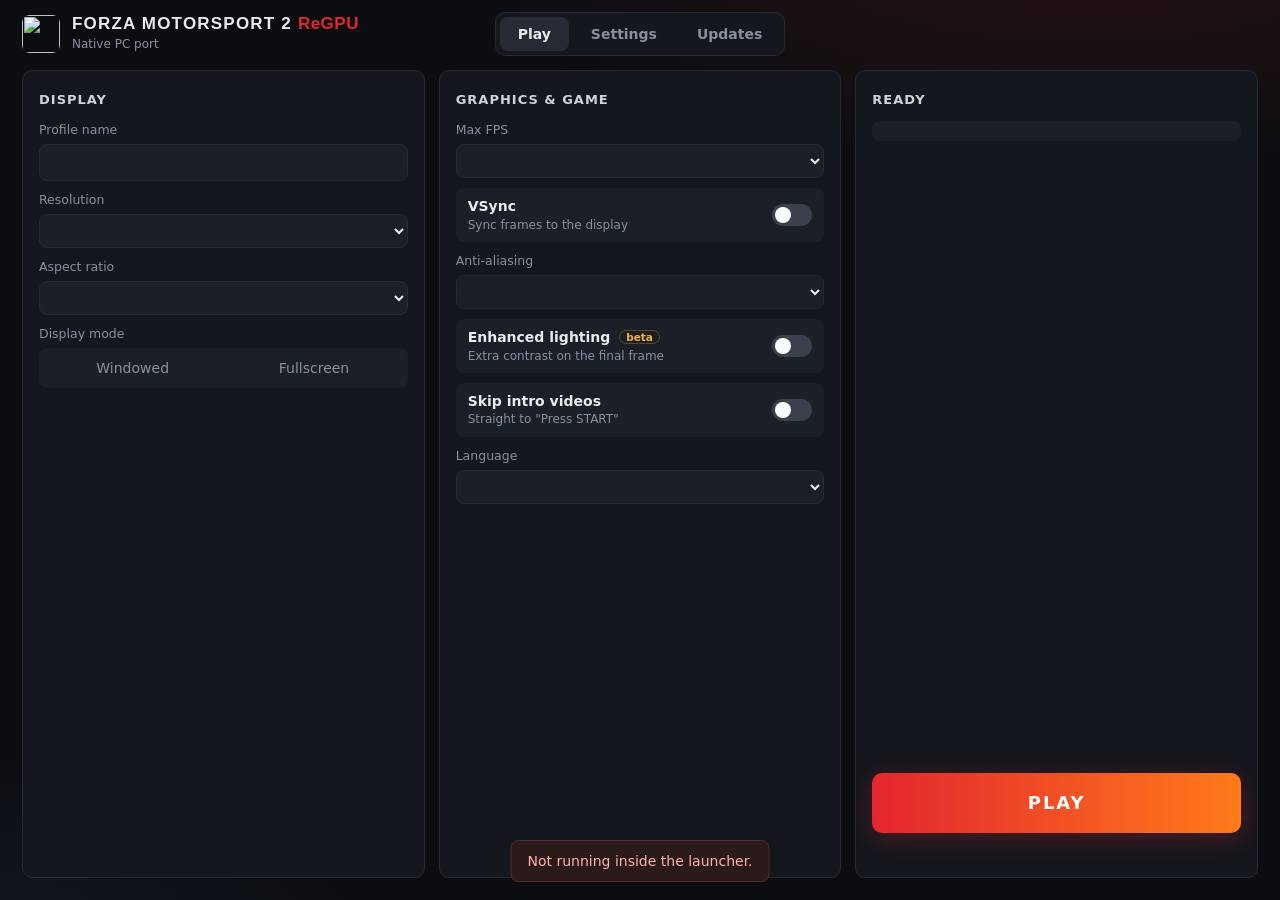
==== launcher/FM2Launcher/wwwroot/index.html @ 852edc18 "New launcher: FM2Launcher.exe (Play, Settings, Updates), installed with the game A .NET 10 WinForms " ====
<!doctype html>
<html lang="en">
<head>
  <meta charset="utf-8">
  <title>Forza Motorsport 2 ReGPU</title>
  <link rel="stylesheet" href="app.css">
</head>
<body>
  <header class="top">
    <div class="brand">
      <img src="icon.png" alt="" class="mark">
      <div>
        <div class="logo">FORZA MOTORSPORT 2 <span>ReGPU</span></div>
        <div class="tag" id="version">Native PC port</div>
      </div>
    </div>
    <nav class="tabs" id="tabs">
      <button data-tab="play" class="on">Play</button>
      <button data-tab="settings">Settings</button>
      <button data-tab="updates">Updates <span class="dot-badge" id="update-badge" hidden></span></button>
    </nav>
    <div class="chips" id="chips"></div>
  </header>

  <!-- PLAY -->
  <main class="page grid3" id="page-play">
    <section class="panel">
      <div class="panel-head"><h2>Display</h2></div>
      <label class="field" data-tip="Your save slot. Each name keeps its own saves, career and garage. Up to 15 characters.">
        <span>Profile name</span>
        <input id="profile" maxlength="15" spellcheck="false">
      </label>
      <label class="field" data-tip="The size the game renders at. Your display's own modes from 1280x720 up.">
        <span>Resolution</span>
        <select id="resolution"></select>
      </label>
      <label class="field" data-tip="Forces a picture shape. Auto follows the resolution. Wider than 16:9 is experimental: the HUD stays in the centre and some objects at the sides can pop in late.">
        <span>Aspect ratio</span>
        <select id="aspect"></select>
      </label>
      <div class="field">
        <span>Display mode</span>
        <div class="segmented" id="display">
          <button data-full="0" data-tip="A normal window you can move and resize.">Windowed</button>
          <button data-full="1" data-tip="Fills the main display without changing its mode. A narrower aspect ratio is centred with black bars.">Fullscreen</button>
        </div>
      </div>
    </section>

    <section class="panel">
      <div class="panel-head"><h2>Graphics &amp; game</h2></div>
      <label class="field" data-tip="The frame-rate cap. The game's physics run at this rate too, so very high caps need a fast CPU. With VSync on, the display's refresh rate also limits it.">
        <span>Max FPS</span>
        <select id="maxFps"></select>
      </label>
      <div class="toggle-row" data-tip="Waits for the display's refresh: no tearing, slightly more input lag.">
        <div><div class="toggle-title">VSync</div><div class="toggle-sub">Sync frames to the display</div></div>
        <button class="switch" id="vsync" role="switch"></button>
      </div>
      <label class="field" data-tip="Smooths jagged edges. Each step costs GPU time: 4x is a good balance on most cards.">
        <span>Anti-aliasing</span>
        <select id="msaa"></select>
      </label>
      <div class="toggle-row" data-tip="An extra local-contrast pass on the final picture. Experimental: it can look too strong on some tracks.">
        <div><div class="toggle-title">Enhanced lighting <span class="badge">beta</span></div><div class="toggle-sub">Extra contrast on the final frame</div></div>
        <button class="switch" id="enhance" role="switch"></button>
      </div>
      <div class="toggle-row" data-tip="Skips the legal screen and the Turn 10, Microsoft, Dolby and Forza videos (about 100 seconds) and goes straight to the title screen.">
        <div><div class="toggle-title">Skip intro videos</div><div class="toggle-sub">Straight to "Press START"</div></div>
        <button class="switch" id="skipIntro" role="switch"></button>
      </div>
      <label class="field" data-tip="The language of the game's menus and text, from the string tables on your disc.">
        <span>Language</span>
        <select id="language"></select>
      </label>
      <div class="hint" id="lang-note"></div>
    </section>

    <section class="panel launch-panel">
      <div class="panel-head"><h2>Ready</h2></div>
      <div class="summary" id="summary"></div>
      <div class="checklist" id="checklist"></div>
      <div class="launch-box">
        <button class="launch" id="launch" data-tip="Saves these settings and starts the game.">Play</button>
        <div class="status" id="status"></div>
      </div>
    </section>
  </main>

  <!-- SETTINGS -->
  <main class="page grid3" id="page-settings" hidden>
    <section class="panel">
      <div class="panel-head"><h2>Shader cache</h2></div>
      <p class="hint">Every shader in the game is compiled on the first start and kept here, so races don't stutter later.</p>
      <div class="stats" id="shader-stats"></div>
      <div class="buttons-col">
        <button class="ghost" id="shaders-rebuild" data-tip="Deletes the cache and starts the game, which compiles everything again behind the loading screen (a few minutes, then up to a minute of black screen while pipelines build). Use it if graphics look broken after an update.">Rebuild now</button>
        <button class="ghost danger" id="shaders-delete" data-tip="Deletes the compiled shaders and pipelines. The next start rebuilds them. Nothing else is touched: saves and settings stay.">Delete cache</button>
        <button class="ghost" data-open="shaders" data-tip="Opens Documents\fm2, where the cache lives.">Open folder</button>
      </div>
    </section>

    <section class="panel">
      <div class="panel-head">
        <h2>DLC packs</h2>
        <button class="primary small" id="dlc-add" data-tip="Copies DLC packages (the files as downloaded from Xbox Live) into the game's DLC folder. The game unpacks them on the next start.">Add DLC</button>
      </div>
      <p class="hint">Cars and tracks packs. Switch one off to keep it out of the game without deleting it.</p>
      <div class="list" id="dlc"></div>
      <div class="buttons-row">
        <button class="ghost small" data-open="dlc" data-tip="Opens Documents\fm2\dlc.">Open DLC folder</button>
      </div>
    </section>

    <section class="panel">
      <div class="panel-head"><h2>Folders</h2></div>
      <div class="kv" id="folders"></div>
      <div class="buttons-col">
        <button class="ghost" data-open="user" data-tip="Saves, settings, caches, DLC and the title update.">Open user folder</button>
        <button class="ghost" data-open="install" data-tip="The installed game and this launcher.">Open install folder</button>
        <button class="ghost" data-open="log" data-tip="out\play.log: send it with bug reports.">Open logs</button>
      </div>
    </section>
  </main>

  <!-- UPDATES -->
  <main class="page grid-updates" id="page-updates" hidden>
    <section class="panel">
      <div class="panel-head"><h2>Version</h2></div>
      <div class="versions">
        <div><div class="v-label">Installed</div><div class="v-num" id="v-installed">-</div></div>
        <div class="arrow">→</div>
        <div><div class="v-label">Latest</div><div class="v-num" id="v-latest">-</div></div>
      </div>
      <div class="update-state" id="update-state"></div>
      <div class="buttons-col">
        <button class="primary" id="update-apply" disabled data-tip="Downloads the patch from GitHub and installs it over this install. Close the game first.">Download &amp; install</button>
        <button class="ghost" id="update-check" data-tip="Asks GitHub for the latest release.">Check again</button>
        <button class="ghost" id="update-page" data-tip="Opens the release page in your browser.">Release page</button>
      </div>
      <div class="progress" id="progress"><div class="bar"></div></div>
      <div class="status" id="update-status"></div>
    </section>
    <section class="panel notes-panel">
      <div class="panel-head"><h2 id="notes-title">Release notes</h2></div>
      <div class="notes" id="notes"><div class="empty">Checking GitHub…</div></div>
    </section>
  </main>

  <div class="modal" id="confirm" hidden>
    <div class="dialog">
      <h2 id="confirm-title"></h2>
      <p id="confirm-text"></p>
      <div class="buttons">
        <button class="ghost" data-choice="no">Cancel</button>
        <button class="primary" data-choice="yes" id="confirm-yes">OK</button>
      </div>
    </div>
  </div>
  <div class="tooltip" id="tooltip" hidden></div>
  <div class="toast" id="toast" hidden></div>
  <script src="app.js"></script>
</body>
</html>
---- launcher/FM2Launcher/wwwroot/app.css ----
:root {
  --bg: #0b0d11;
  --panel: #14171d;
  --panel-2: #1b1f27;
  --line: #252a34;
  --text: #e9eaee;
  --muted: #8a90a0;
  --accent: #e3262f;        /* Forza red */
  --accent-2: #ff7a1a;
  --ok: #3ccf7a;
  --warn: #f2b43c;
  --radius: 10px;
}
* { box-sizing: border-box; }
html, body { margin: 0; height: 100%; }
body {
  overflow: hidden;
  background:
    radial-gradient(1100px 480px at 85% -12%, #2b1214 0%, transparent 62%),
    radial-gradient(900px 420px at -10% 110%, #151b26 0%, transparent 60%),
    var(--bg);
  color: var(--text);
  font: 14px/1.45 "Segoe UI", system-ui, sans-serif;
  display: flex; flex-direction: column;
  user-select: none;
}
button { font: inherit; cursor: pointer; border: 0; border-radius: 8px; color: var(--text); }
button:disabled { opacity: .45; cursor: default; }
.primary { background: var(--accent); color: #fff; padding: 9px 14px; font-weight: 600; }
.primary:hover:not(:disabled) { background: #f23a42; }
.ghost { background: transparent; border: 1px solid var(--line); padding: 8px 12px; color: var(--text); }
.ghost:hover:not(:disabled) { border-color: #3a404c; background: var(--panel-2); }
.ghost.danger:hover:not(:disabled) { border-color: #6b2a2d; color: #ffb0ad; }
.small { padding: 5px 10px; font-size: 12.5px; }

/* header */
.top { display: grid; grid-template-columns: 1fr auto 1fr; align-items: center; padding: 12px 22px 4px; gap: 16px; }
.brand { display: flex; align-items: center; gap: 12px; }
.mark { width: 38px; height: 38px; border-radius: 8px; }
.logo { font: 800 17px/1.1 "Segoe UI Black", "Segoe UI", sans-serif; letter-spacing: 1.2px; white-space: nowrap; }
.logo span { color: var(--accent); font-weight: 700; letter-spacing: .5px; }
.tag { color: var(--muted); font-size: 12px; margin-top: 2px; }
.tabs { display: flex; gap: 4px; background: var(--panel); border: 1px solid var(--line); border-radius: 10px; padding: 4px; }
.tabs button { background: transparent; color: var(--muted); padding: 7px 18px; font-weight: 600; position: relative; }
.tabs button:hover { color: var(--text); }
.tabs button.on { background: #262b35; color: var(--text); }
.dot-badge { position: absolute; top: 6px; right: 7px; width: 7px; height: 7px; border-radius: 50%; background: var(--accent-2); box-shadow: 0 0 0 2px var(--panel); }
.chips { display: flex; gap: 8px; justify-content: flex-end; flex-wrap: wrap; }
.chip { font-size: 12px; padding: 4px 10px; border-radius: 99px; background: var(--panel); border: 1px solid var(--line); color: var(--muted); white-space: nowrap; }
.chip .dot { display: inline-block; width: 7px; height: 7px; border-radius: 50%; margin-right: 6px; background: var(--muted); }
.chip.ok .dot { background: var(--ok); }
.chip.warn .dot { background: var(--warn); }
.chip.bad .dot { background: var(--accent); }

/* pages */
.page { flex: 1; min-height: 0; padding: 10px 22px 22px; gap: 14px; }
.grid3 { display: grid; grid-template-columns: repeat(3, minmax(0, 1fr)); }
.grid-updates { display: grid; grid-template-columns: minmax(0, 1fr) minmax(0, 1.8fr); }
.panel { background: var(--panel); border: 1px solid var(--line); border-radius: var(--radius); padding: 16px; display: flex; flex-direction: column; min-height: 0; overflow-y: auto; }
.panel-head { display: flex; align-items: center; justify-content: space-between; margin-bottom: 8px; min-height: 26px; }
h2 { margin: 0; font-size: 13px; letter-spacing: 1px; text-transform: uppercase; color: #cfd2da; }
.hint { margin: -4px 0 12px; color: var(--muted); font-size: 12.5px; }

/* fields */
.field { display: flex; flex-direction: column; gap: 5px; margin-bottom: 10px; }
.field > span { color: var(--muted); font-size: 12.5px; }
select, input {
  background: var(--panel-2); color: var(--text); border: 1px solid var(--line); border-radius: 8px;
  padding: 7px 10px; font: inherit; outline: none; user-select: text;
}
select:hover, input:hover { border-color: #333947; }
select:focus, input:focus { border-color: var(--accent); }
.segmented { display: grid; grid-template-columns: 1fr 1fr; background: var(--panel-2); border-radius: 8px; padding: 3px; }
.segmented button { background: transparent; padding: 7px; color: var(--muted); }
.segmented button.on { background: #2b303b; color: var(--text); }
.toggle-row { display: flex; align-items: center; gap: 12px; background: var(--panel-2); border-radius: 8px; padding: 8px 12px; margin-bottom: 10px; }
.toggle-row > div { flex: 1; }
.toggle-title { font-weight: 600; }
.toggle-sub { color: var(--muted); font-size: 12px; }
.switch { width: 40px; height: 22px; border-radius: 99px; background: #3a404c; position: relative; flex: none; transition: background .15s; }
.switch::after { content: ""; position: absolute; top: 3px; left: 3px; width: 16px; height: 16px; border-radius: 50%; background: #fff; transition: left .15s; }
.switch.on { background: var(--accent); }
.switch.on::after { left: 21px; }
.badge { font-size: 10.5px; font-weight: 600; color: var(--warn); border: 1px solid #5a4620; border-radius: 99px; padding: 0 6px; margin-left: 4px; vertical-align: 1px; }

/* launch */
.summary { color: var(--muted); font-size: 12.5px; background: var(--panel-2); border-radius: 8px; padding: 10px 12px; line-height: 1.75; }
.summary b { color: var(--text); font-weight: 600; }
.checklist { margin-top: 12px; display: flex; flex-direction: column; gap: 6px; }
.check-item { display: flex; align-items: center; gap: 8px; font-size: 12.5px; color: var(--muted); }
.check-item .dot { width: 8px; height: 8px; border-radius: 50%; background: var(--muted); flex: none; }
.check-item.ok .dot { background: var(--ok); }
.check-item.bad { color: #ffb0ad; }
.check-item.bad .dot { background: var(--accent); }
.launch-box { margin-top: auto; padding-top: 16px; }
.launch {
  width: 100%; padding: 17px; font-size: 18px; font-weight: 800; letter-spacing: 2px; text-transform: uppercase;
  background: linear-gradient(90deg, var(--accent), var(--accent-2)); color: #fff; border-radius: 10px;
  box-shadow: 0 6px 26px rgba(227, 38, 47, .28);
}
.launch:hover:not(:disabled) { filter: brightness(1.08); }
.status { margin-top: 8px; min-height: 20px; font-size: 12.5px; color: var(--muted); overflow-wrap: anywhere; }
.status.error { color: #ff8a80; }
.status.done { color: var(--ok); }

/* settings */
.stats { display: grid; grid-template-columns: 1fr 1fr; gap: 8px; margin-bottom: 14px; }
.stat { background: var(--panel-2); border-radius: 8px; padding: 10px 12px; }
.stat .n { font-size: 18px; font-weight: 700; }
.stat .l { color: var(--muted); font-size: 12px; }
.buttons-col { display: flex; flex-direction: column; gap: 8px; }
.buttons-row { display: flex; gap: 8px; margin-top: 10px; }
.list { display: flex; flex-direction: column; gap: 6px; overflow-y: auto; min-height: 0; flex: 1; }
.empty { color: var(--muted); font-size: 12.5px; padding: 14px; border: 1px dashed var(--line); border-radius: 8px; text-align: center; }
.item { display: flex; align-items: center; gap: 10px; background: var(--panel-2); border: 1px solid transparent; border-radius: 8px; padding: 9px 10px; transition: border-color .12s; }
.item:hover { border-color: #323846; }
.item .main { flex: 1; min-width: 0; }
.item .title { font-weight: 600; white-space: nowrap; overflow: hidden; text-overflow: ellipsis; }
.item .meta { color: var(--muted); font-size: 12px; white-space: nowrap; overflow: hidden; text-overflow: ellipsis; }
.item.off .title { color: var(--muted); }
.kv { display: grid; grid-template-columns: auto 1fr; gap: 6px 10px; font-size: 12.5px; margin-bottom: 14px; }
.kv .k { color: var(--muted); }
.kv .v { word-break: break-all; user-select: text; }

/* updates */
.versions { display: flex; align-items: center; gap: 16px; background: var(--panel-2); border-radius: 8px; padding: 14px 16px; margin-bottom: 12px; }
.v-label { color: var(--muted); font-size: 12px; }
.v-num { font-size: 24px; font-weight: 800; letter-spacing: .5px; }
.arrow { color: var(--muted); font-size: 20px; }
.update-state { font-size: 13px; margin-bottom: 14px; min-height: 20px; }
.update-state.ok { color: var(--ok); }
.update-state.new { color: var(--accent-2); font-weight: 600; }
.progress { height: 6px; background: var(--panel-2); border-radius: 99px; overflow: hidden; margin-top: 14px; visibility: hidden; }
.progress.on { visibility: visible; }
.progress .bar { height: 100%; width: 0; background: linear-gradient(90deg, var(--accent), var(--accent-2)); transition: width .2s; }
.notes { color: #c9ccd4; font-size: 13px; line-height: 1.6; user-select: text; }
.notes h3 { font-size: 13px; margin: 14px 0 6px; color: var(--text); }
.notes ul { margin: 4px 0 10px; padding-left: 18px; }
.notes li { margin: 3px 0; }
.notes code { background: var(--panel-2); border-radius: 4px; padding: 1px 5px; font-size: 12px; }
.notes b { color: var(--text); }
.notes p { margin: 6px 0; }

/* overlays */
.modal { position: fixed; inset: 0; background: rgba(0, 0, 0, .6); display: flex; align-items: center; justify-content: center; z-index: 10; }
.dialog { background: var(--panel); border: 1px solid var(--line); border-radius: 12px; padding: 22px; width: 440px; box-shadow: 0 20px 60px rgba(0,0,0,.5); }
.dialog h2 { text-transform: none; letter-spacing: 0; font-size: 16px; }
.dialog p { color: var(--muted); }
.dialog .buttons { display: flex; gap: 8px; justify-content: flex-end; margin-top: 18px; }
.tooltip {
  position: fixed; z-index: 20; max-width: 300px; pointer-events: none;
  background: #232833; border: 1px solid #353b48; color: #e2e4ea; font-size: 12.5px; line-height: 1.45;
  padding: 8px 11px; border-radius: 8px; box-shadow: 0 8px 24px rgba(0,0,0,.45);
  opacity: 0; transform: translateY(3px); transition: opacity .12s, transform .12s;
}
.tooltip.on { opacity: 1; transform: none; }
.toast { position: fixed; bottom: 18px; left: 50%; transform: translateX(-50%); background: #2a1a1a; border: 1px solid #5a2a24; color: #ffb4a8; padding: 10px 16px; border-radius: 8px; max-width: 70vw; z-index: 15; }
.toast.good { background: #142a1d; border-color: #24583a; color: #9be7b8; }
::-webkit-scrollbar { width: 8px; }
::-webkit-scrollbar-thumb { background: #2b303b; border-radius: 8px; }
[hidden] { display: none !important; }
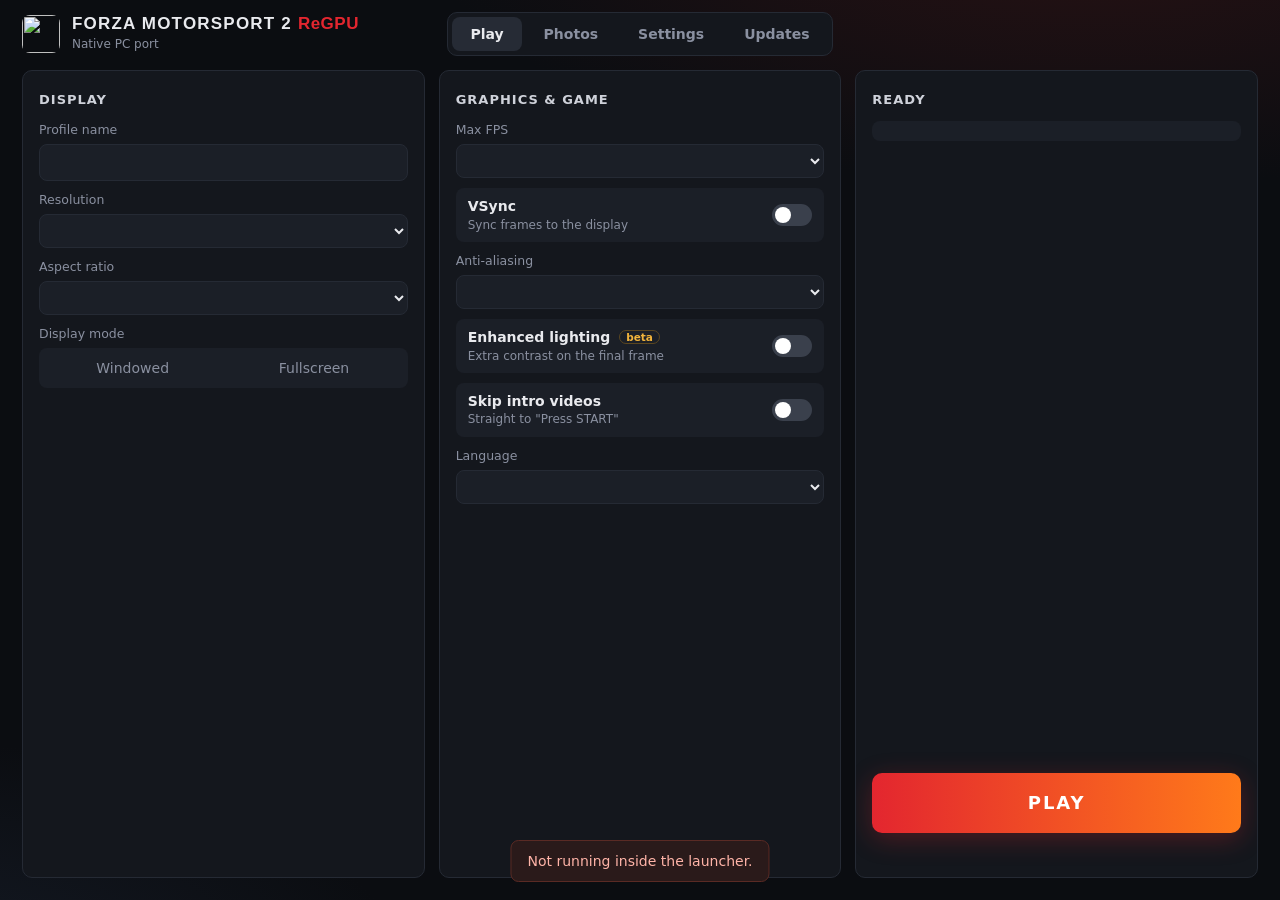
==== commit 4e3ae1e6: "Launcher: Photos tab (view saved Photo Mode pictures, copy to the clipboard, save as JPEG/PNG) Co-Au" ====
--- a/launcher/FM2Launcher/wwwroot/index.html
+++ b/launcher/FM2Launcher/wwwroot/index.html
@@ -16,6 +16,7 @@
     </div>
     <nav class="tabs" id="tabs">
       <button data-tab="play" class="on">Play</button>
+      <button data-tab="photos">Photos</button>
       <button data-tab="settings">Settings</button>
       <button data-tab="updates">Updates <span class="dot-badge" id="update-badge" hidden></span></button>
     </nav>
@@ -84,6 +85,29 @@
         <button class="launch" id="launch" data-tip="Saves these settings and starts the game.">Play</button>
         <div class="status" id="status"></div>
       </div>
+    </section>
+  </main>
+
+  <!-- PHOTOS -->
+  <main class="page grid-photos" id="page-photos" hidden>
+    <section class="panel viewer-panel">
+      <div class="panel-head">
+        <h2 id="photo-title">Photos</h2>
+        <div class="buttons-row tight">
+          <button class="ghost small" id="photo-copy" data-tip="Copies the picture so you can paste it into Discord, Paint and so on.">Copy</button>
+          <button class="ghost small" id="photo-save" data-tip="Saves a copy as a JPEG or PNG wherever you like (Pictures by default).">Save as…</button>
+          <button class="ghost small" id="photo-reveal" data-tip="Shows the photo's file in Explorer.">Show file</button>
+        </div>
+      </div>
+      <div class="viewer" id="viewer"><div class="empty">No photos yet. In a race, pause and pick Photo Mode, take a shot and save it.</div></div>
+      <div class="photo-meta" id="photo-meta"></div>
+    </section>
+    <section class="panel">
+      <div class="panel-head">
+        <h2>Gallery <span class="count" id="photo-count"></span></h2>
+        <button class="ghost small" id="photos-folder" data-tip="Opens Documents\fm2\profiles, where each profile keeps its photos.">Open folder</button>
+      </div>
+      <div class="thumbs" id="thumbs"></div>
     </section>
   </main>
 
--- a/launcher/FM2Launcher/wwwroot/app.css
+++ b/launcher/FM2Launcher/wwwroot/app.css
@@ -159,3 +159,20 @@
 ::-webkit-scrollbar { width: 8px; }
 ::-webkit-scrollbar-thumb { background: #2b303b; border-radius: 8px; }
 [hidden] { display: none !important; }
+
+/* photos */
+.grid-photos { display: grid; grid-template-columns: minmax(0, 2.4fr) minmax(240px, 1fr); }
+.viewer-panel { overflow: hidden; }
+.buttons-row.tight { margin: 0; gap: 6px; }
+.viewer { flex: 1; min-height: 0; display: flex; align-items: center; justify-content: center; background: #07080b; border-radius: 8px; overflow: hidden; }
+.viewer img { max-width: 100%; max-height: 100%; object-fit: contain; display: block; }
+.viewer .empty { padding: 24px; text-align: center; }
+.photo-meta { color: var(--muted); font-size: 12.5px; margin-top: 8px; min-height: 17px; }
+.count { color: var(--muted); font-weight: 500; font-size: 13px; margin-left: 4px; }
+.thumbs { display: grid; grid-template-columns: repeat(auto-fill, minmax(140px, 1fr)); gap: 8px; align-content: start; }
+.thumb { background: var(--panel-2); border: 2px solid transparent; padding: 0; overflow: hidden; text-align: left; }
+.thumb img { width: 100%; aspect-ratio: 16 / 9; object-fit: cover; display: block; background: #07080b; }
+.thumb span { display: block; padding: 5px 8px; font-size: 12px; color: var(--muted); white-space: nowrap; overflow: hidden; text-overflow: ellipsis; }
+.thumb:hover { border-color: #3a404c; }
+.thumb.on { border-color: var(--accent); }
+.thumb.on span { color: var(--text); }
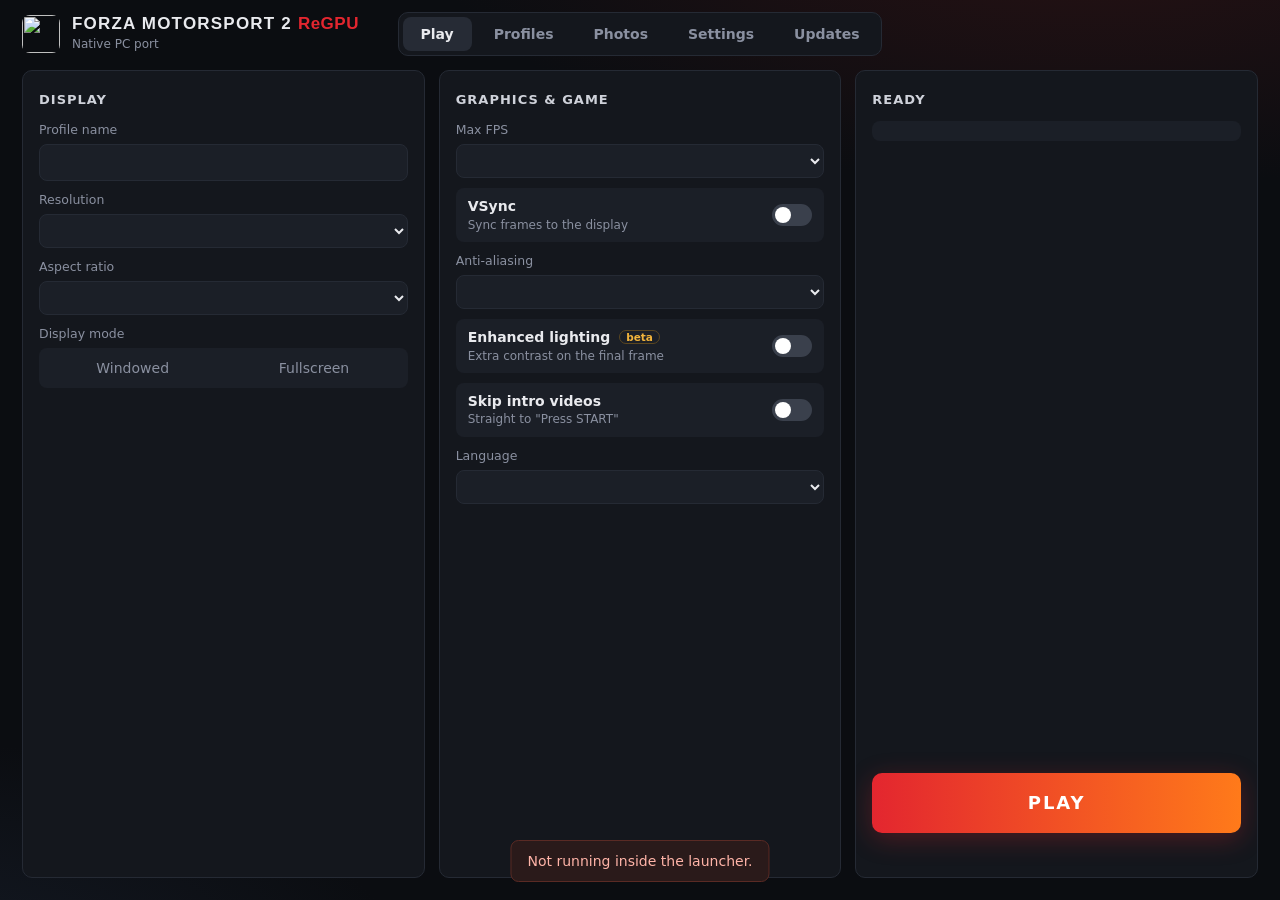
==== commit fb9534ba: "Launcher: Profiles tab (backup, restore, duplicate, rename, import/export, photo merge) and optional" ====
--- a/launcher/FM2Launcher/wwwroot/index.html
+++ b/launcher/FM2Launcher/wwwroot/index.html
@@ -16,6 +16,7 @@
     </div>
     <nav class="tabs" id="tabs">
       <button data-tab="play" class="on">Play</button>
+      <button data-tab="profiles">Profiles</button>
       <button data-tab="photos">Photos</button>
       <button data-tab="settings">Settings</button>
       <button data-tab="updates">Updates <span class="dot-badge" id="update-badge" hidden></span></button>
@@ -88,6 +89,65 @@
     </section>
   </main>
 
+  <!-- PROFILES -->
+  <main class="page grid3" id="page-profiles" hidden>
+    <section class="panel">
+      <div class="panel-head">
+        <h2>Profiles</h2>
+        <button class="primary small" id="prof-new" data-tip="Makes an empty profile. The game starts a new save in it the first time you play it.">New</button>
+      </div>
+      <p class="hint">Each profile keeps its own career, garage, liveries and photos.</p>
+      <div class="list" id="prof-list"></div>
+      <div class="buttons-row">
+        <button class="ghost small" id="prof-import" data-tip="Adds a profile from a zip made with Export or Back up (yours or someone else's).">Import…</button>
+        <button class="ghost small" data-open="user" data-tip="Opens Documents\fm2. Profiles are in its profiles folder.">Open folder</button>
+      </div>
+    </section>
+
+    <section class="panel">
+      <div class="panel-head"><h2 id="prof-title">Profile</h2><span class="badge-on" id="prof-active" hidden>Playing</span></div>
+      <div class="kv" id="prof-info"></div>
+      <div class="buttons-col">
+        <button class="primary" id="prof-use" data-tip="Plays this profile from now on (the same as the profile name on the Play tab).">Play as this profile</button>
+        <button class="ghost" id="prof-backup" data-tip="Saves a zip of this profile in Documents\fm2\backups. Restore it below whenever you like.">Back up now</button>
+        <button class="ghost" id="prof-duplicate" data-tip="A full copy under a new name: career, garage, liveries and photos. Handy before trying cheats.">Duplicate…</button>
+        <button class="ghost" id="prof-rename" data-tip="Renames the profile and its folder. Its saves keep working.">Rename…</button>
+        <button class="ghost" id="prof-export" data-tip="Saves a zip of this profile wherever you like, to move it to another PC or share it.">Export…</button>
+        <button class="ghost" id="prof-merge" data-tip="Copies the saved photos of another profile into this one. Careers and garages can't be merged: each is one encrypted save.">Merge photos from…</button>
+        <button class="ghost danger" id="prof-delete" data-tip="Deletes the profile. It's backed up first, so you can restore it from the list below.">Delete</button>
+      </div>
+      <div class="status" id="prof-status"></div>
+    </section>
+
+    <section class="panel">
+      <div class="panel-head"><h2>Cheats <span class="badge">optional</span></h2></div>
+      <p class="hint">For the selected profile. The game saves what they change, so back up first if you might want the old save back.</p>
+      <div class="toggle-row" data-tip="Credits never drop below 99,999,999. Buy whatever you like.">
+        <div><div class="toggle-title">Infinite credits</div><div class="toggle-sub">Always 99,999,999 CR</div></div>
+        <button class="switch" id="cheat-infinite" role="switch"></button>
+      </div>
+      <div class="toggle-row" data-tip="Your driver level reads as 50 (career and Arcade): every event, region and manufacturer discount opens up. Turn it off to go back to your real level.">
+        <div><div class="toggle-title">Max driver level</div><div class="toggle-sub">Level 50: unlocks every event</div></div>
+        <button class="switch" id="cheat-level" role="switch"></button>
+      </div>
+      <div class="toggle-row" data-tip="The developers' own cheat: adds every car in the game (about 470) to the garage, once, the next time you play. The game freezes for about 20 seconds while it does.">
+        <div><div class="toggle-title">Unlock every car</div><div class="toggle-sub">Once, next start (20 s pause)</div></div>
+        <button class="switch" id="cheat-cars" role="switch"></button>
+      </div>
+      <label class="field" data-tip="Added once, the next time you play. It shows straight away and is saved the next time your credits change (a race prize or a purchase).">
+        <span>Give credits</span>
+        <div class="inline">
+          <input id="cheat-give" inputmode="numeric" placeholder="1000000" spellcheck="false">
+          <button class="ghost small" id="cheat-give-apply">Add</button>
+        </div>
+      </label>
+      <div class="hint" id="cheat-pending"></div>
+
+      <div class="panel-head sub"><h2>Backups</h2><button class="ghost small" id="prof-backups-open" data-tip="Opens Documents\fm2\backups.">Open</button></div>
+      <div class="list" id="prof-backups"></div>
+    </section>
+  </main>
+
   <!-- PHOTOS -->
   <main class="page grid-photos" id="page-photos" hidden>
     <section class="panel viewer-panel">
@@ -175,6 +235,8 @@
     <div class="dialog">
       <h2 id="confirm-title"></h2>
       <p id="confirm-text"></p>
+      <input id="confirm-input" maxlength="15" spellcheck="false" hidden>
+      <select id="confirm-select" hidden></select>
       <div class="buttons">
         <button class="ghost" data-choice="no">Cancel</button>
         <button class="primary" data-choice="yes" id="confirm-yes">OK</button>
--- a/launcher/FM2Launcher/wwwroot/app.css
+++ b/launcher/FM2Launcher/wwwroot/app.css
@@ -176,3 +176,15 @@
 .thumb:hover { border-color: #3a404c; }
 .thumb.on { border-color: var(--accent); }
 .thumb.on span { color: var(--text); }
+
+/* profiles */
+.item.pick { width: 100%; text-align: left; font: inherit; color: var(--text); cursor: pointer; }
+.item.pick.on { border-color: var(--accent); }
+.badge-on { font-size: 10.5px; font-weight: 600; color: var(--ok); border: 1px solid #1f5a39; border-radius: 99px; padding: 0 6px; margin-left: 6px; vertical-align: 1px; }
+.panel-head .badge-on { margin-left: 0; }
+.panel-head.sub { margin-top: 14px; }
+.inline { display: flex; gap: 6px; }
+.inline input { flex: 1; min-width: 0; }
+#page-profiles .list { flex: 0 1 auto; }
+#page-profiles .panel > .list:first-of-type { flex: 1; }
+.dialog input, .dialog select { width: 100%; margin-top: 4px; }
